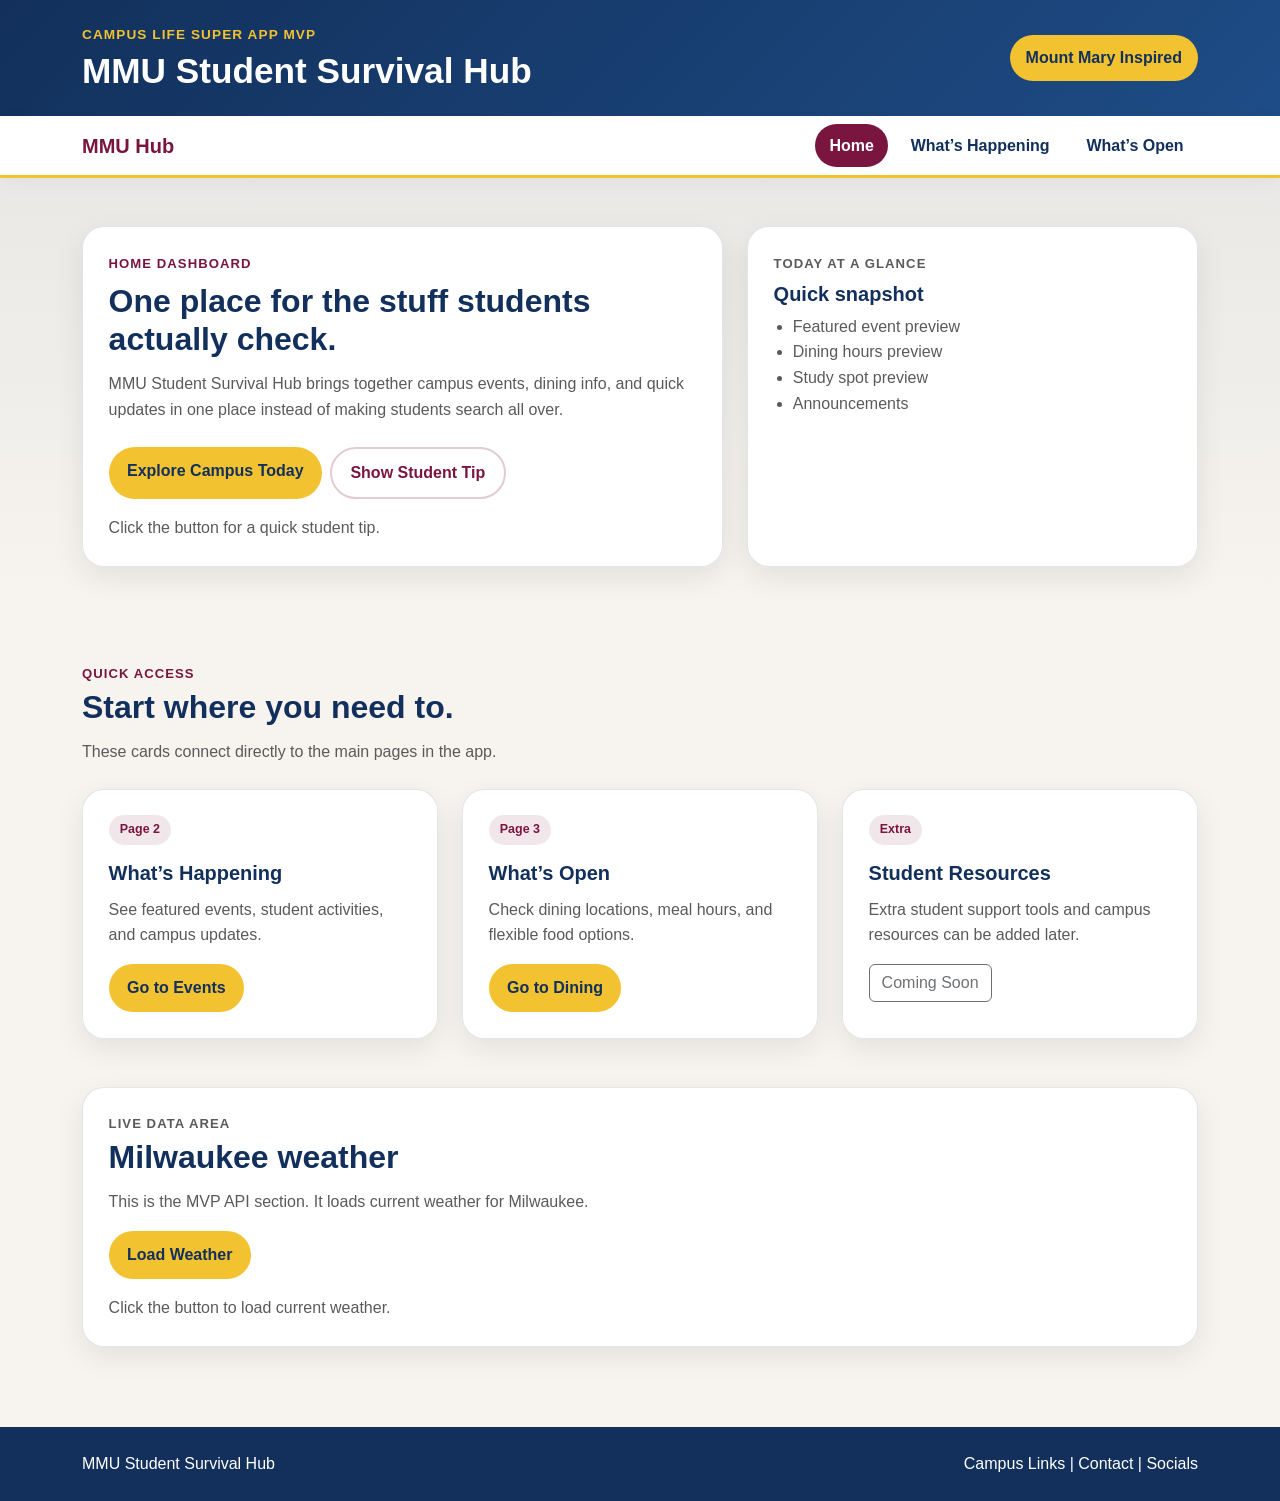
==== index.html @ f92539f6 "finished MVP structure styling and javascript features" ====
<!DOCTYPE html>
<html lang="en">
<head>
  <meta charset="UTF-8" />
  <meta name="viewport" content="width=device-width, initial-scale=1.0" />
  <title>MMU Student Survival Hub</title>

  <!-- Bootstrap CSS -->
  <link
    href="https://cdn.jsdelivr.net/npm/bootstrap@5.3.3/dist/css/bootstrap.min.css"
    rel="stylesheet"
  />

  <!-- Custom CSS -->
  <link rel="stylesheet" href="css/style.css" />
</head>
<body>
  <!-- Header -->
  <header class="site-header">
    <div class="container py-4 d-flex justify-content-between align-items-center flex-wrap gap-3">
      <div>
        <p class="site-tag mb-1">Campus Life Super App MVP</p>
        <h1 class="site-title mb-0">MMU Student Survival Hub</h1>
      </div>
      <div class="header-badge">Mount Mary Inspired</div>
    </div>
  </header>

  <!-- Main navigation -->
  <nav class="navbar navbar-expand-lg main-nav">
    <div class="container">
      <a class="navbar-brand nav-brand" href="index.html">MMU Hub</a>

      <button
        class="navbar-toggler custom-toggler"
        type="button"
        data-bs-toggle="collapse"
        data-bs-target="#mainNav"
        aria-controls="mainNav"
        aria-expanded="false"
        aria-label="Toggle navigation"
      >
        <span class="navbar-toggler-icon"></span>
      </button>

      <div class="collapse navbar-collapse justify-content-end" id="mainNav">
        <div class="navbar-nav">
          <a class="nav-link active" aria-current="page" href="index.html">Home</a>
          <a class="nav-link" href="events.html">What’s Happening</a>
          <a class="nav-link" href="dining.html">What’s Open</a>
        </div>
      </div>
    </div>
  </nav>

  <main>
    <!-- Welcome banner -->
    <section class="hero-section">
      <div class="container py-5">
        <div class="row g-4 align-items-stretch">
          <div class="col-lg-7">
            <div class="hero-copy">
              <p class="section-label mb-2">Home Dashboard</p>
              <h2 class="hero-heading">One place for the stuff students actually check.</h2>
              <p class="hero-text">
                MMU Student Survival Hub brings together campus events, dining info,
                and quick updates in one place instead of making students search all over.
              </p>

              <div class="d-flex flex-wrap gap-2 mt-4">
                <a href="events.html" class="btn btn-gold">Explore Campus Today</a>
                <button id="tip-btn" class="btn btn-outline-theme">Show Student Tip</button>
              </div>

              <p id="tip-text" class="tip-text mt-3 mb-0">
                Click the button for a quick student tip.
              </p>
            </div>
          </div>

          <div class="col-lg-5">
            <div class="info-panel h-100">
              <p class="section-label mb-2">Today at a Glance</p>
              <h3 class="panel-heading">Quick snapshot</h3>
              <ul class="mb-0">
                <li>Featured event preview</li>
                <li>Dining hours preview</li>
                <li>Study spot preview</li>
                <li>Announcements</li>
              </ul>
            </div>
          </div>
        </div>
      </div>
    </section>

    <!-- Quick access cards -->
    <section class="content-section">
      <div class="container py-5">
        <div class="section-header mb-4">
          <p class="section-label mb-1">Quick Access</p>
          <h2 class="section-heading">Start where you need to.</h2>
          <p class="section-subtext mb-0">
            These cards connect directly to the main pages in the app.
          </p>
        </div>

        <div class="row g-4">
          <div class="col-md-4">
            <article class="app-card h-100">
              <span class="card-chip">Page 2</span>
              <h3>What’s Happening</h3>
              <p>See featured events, student activities, and campus updates.</p>
              <a href="events.html" class="btn btn-gold">Go to Events</a>
            </article>
          </div>

          <div class="col-md-4">
            <article class="app-card h-100">
              <span class="card-chip">Page 3</span>
              <h3>What’s Open</h3>
              <p>Check dining locations, meal hours, and flexible food options.</p>
              <a href="dining.html" class="btn btn-gold">Go to Dining</a>
            </article>
          </div>

          <div class="col-md-4">
            <article class="app-card h-100">
              <span class="card-chip">Extra</span>
              <h3>Student Resources</h3>
              <p>Extra student support tools and campus resources can be added later.</p>
              <button class="btn btn-outline-dark" disabled>Coming Soon</button>
            </article>
          </div>
        </div>
      </div>
    </section>

    <!-- API weather area -->
    <section class="content-section pt-0">
      <div class="container pb-5">
        <div class="info-panel">
          <p class="section-label mb-1">Live Data Area</p>
          <h2 class="section-heading">Milwaukee weather</h2>
          <p class="section-subtext">
            This is the MVP API section. It loads current weather for Milwaukee.
          </p>

          <div class="d-flex flex-wrap gap-2 mb-3">
            <button id="load-weather-btn" class="btn btn-gold">Load Weather</button>
          </div>

          <div id="weather-output">
            <p class="mb-0">Click the button to load current weather.</p>
          </div>
        </div>
      </div>
    </section>
  </main>

  <!-- Footer -->
  <footer class="site-footer">
    <div class="container py-4 d-flex justify-content-between flex-wrap gap-2">
      <p class="mb-0">MMU Student Survival Hub</p>
      <p class="mb-0">Campus Links | Contact | Socials</p>
    </div>
  </footer>

  <!-- Bootstrap JS -->
  <script src="https://cdn.jsdelivr.net/npm/bootstrap@5.3.3/dist/js/bootstrap.bundle.min.js"></script>

  <!-- Custom JS -->
  <script src="js/script.js"></script>
</body>
</html>
---- css/style.css ----
:root {
  --navy: #12305b;
  --burgundy: #7a153f;
  --gold: #f2c230;
  --cream: #f7f4ef;
  --white: #ffffff;
  --text: #1f1f1f;
  --muted: #5a5a5a;
  --border: rgba(18, 48, 91, 0.12);
  --shadow: 0 10px 30px rgba(0, 0, 0, 0.08);
}

/* Base page styling */
body {
  margin: 0;
  font-family: Arial, Helvetica, sans-serif;
  background-color: var(--cream);
  color: var(--text);
  line-height: 1.6;
}

main {
  min-height: 70vh;
}

/* Header styling */
.site-header {
  background: linear-gradient(135deg, var(--navy) 0%, #1e4c86 100%);
  color: var(--white);
}

.site-tag {
  color: var(--gold);
  font-size: 0.85rem;
  font-weight: 700;
  letter-spacing: 0.08em;
  text-transform: uppercase;
}

.site-title {
  font-size: 2.2rem;
  font-weight: 700;
}

.header-badge {
  background-color: var(--gold);
  color: var(--navy);
  padding: 0.65rem 1rem;
  border-radius: 999px;
  font-weight: 700;
}

/* Navigation styling */
.main-nav {
  background-color: var(--white);
  border-bottom: 3px solid var(--gold);
  box-shadow: 0 4px 18px rgba(0, 0, 0, 0.04);
}

.nav-brand {
  color: var(--burgundy) !important;
  font-weight: 700;
}

.main-nav .nav-link {
  color: var(--navy) !important;
  font-weight: 600;
  margin-left: 0.5rem;
  padding: 0.55rem 0.9rem !important;
  border-radius: 999px;
  transition: 0.2s ease;
}

.main-nav .nav-link:hover,
.main-nav .nav-link.active {
  background-color: var(--burgundy);
  color: var(--white) !important;
}

.custom-toggler {
  border-color: rgba(18, 48, 91, 0.2);
}

/* Shared content areas */
.hero-section {
  background: linear-gradient(180deg, rgba(18, 48, 91, 0.06) 0%, rgba(255, 255, 255, 0) 100%);
}

.content-section {
  background-color: transparent;
}

.hero-copy,
.info-panel,
.app-card,
.featured-event {
  background-color: var(--white);
  border: 1px solid var(--border);
  border-radius: 22px;
  padding: 1.6rem;
  box-shadow: var(--shadow);
}

.section-label {
  color: var(--burgundy);
  font-size: 0.82rem;
  font-weight: 700;
  letter-spacing: 0.08em;
  text-transform: uppercase;
}

.hero-heading,
.section-heading {
  font-size: 2rem;
  font-weight: 700;
  margin-bottom: 0.8rem;
  color: var(--navy);
}

.panel-heading {
  font-size: 1.25rem;
  font-weight: 700;
  color: var(--navy);
}

.hero-text,
.section-subtext,
.app-card p,
.info-panel p,
.featured-event p,
li,
.tip-text {
  color: var(--muted);
}

.section-header {
  max-width: 700px;
}

.app-card h3 {
  font-size: 1.25rem;
  font-weight: 700;
  color: var(--navy);
  margin-bottom: 0.75rem;
}

.card-chip {
  display: inline-block;
  background-color: rgba(122, 21, 63, 0.1);
  color: var(--burgundy);
  font-size: 0.78rem;
  font-weight: 700;
  padding: 0.3rem 0.7rem;
  border-radius: 999px;
  margin-bottom: 1rem;
}

/* Button styles */
.btn-gold {
  background-color: var(--gold);
  color: var(--navy);
  font-weight: 700;
  border: none;
  border-radius: 999px;
  padding: 0.75rem 1.15rem;
}

.btn-gold:hover {
  background-color: var(--burgundy);
  color: var(--white);
}

.btn-outline-theme {
  background-color: transparent;
  color: var(--burgundy);
  font-weight: 700;
  border: 2px solid rgba(122, 21, 63, 0.22);
  border-radius: 999px;
  padding: 0.75rem 1.15rem;
}

.btn-outline-theme:hover {
  background-color: var(--burgundy);
  color: var(--white);
}

/* Form styling */
.form-select {
  border-radius: 14px;
  border: 1px solid rgba(18, 48, 91, 0.18);
  padding: 0.85rem 1rem;
}

/* Weather box */
#weather-output .weather-box {
  background-color: rgba(18, 48, 91, 0.04);
  border: 1px solid rgba(18, 48, 91, 0.08);
  border-radius: 16px;
  padding: 1rem;
}

/* Footer */
.site-footer {
  background-color: var(--navy);
  color: var(--white);
  margin-top: 2rem;
}

.site-footer p {
  color: var(--white);
}

ul {
  padding-left: 1.2rem;
}

/* Responsive layout */
@media (max-width: 991px) {
  .site-title {
    font-size: 1.9rem;
  }

  .hero-heading,
  .section-heading {
    font-size: 1.6rem;
  }

  .main-nav .nav-link {
    margin-left: 0;
    margin-top: 0.5rem;
    display: inline-block;
  }
}

@media (max-width: 576px) {
  .site-title {
    font-size: 1.65rem;
  }

  .hero-heading,
  .section-heading {
    font-size: 1.35rem;
  }

  .hero-copy,
  .info-panel,
  .app-card,
  .featured-event {
    padding: 1.2rem;
  }
}
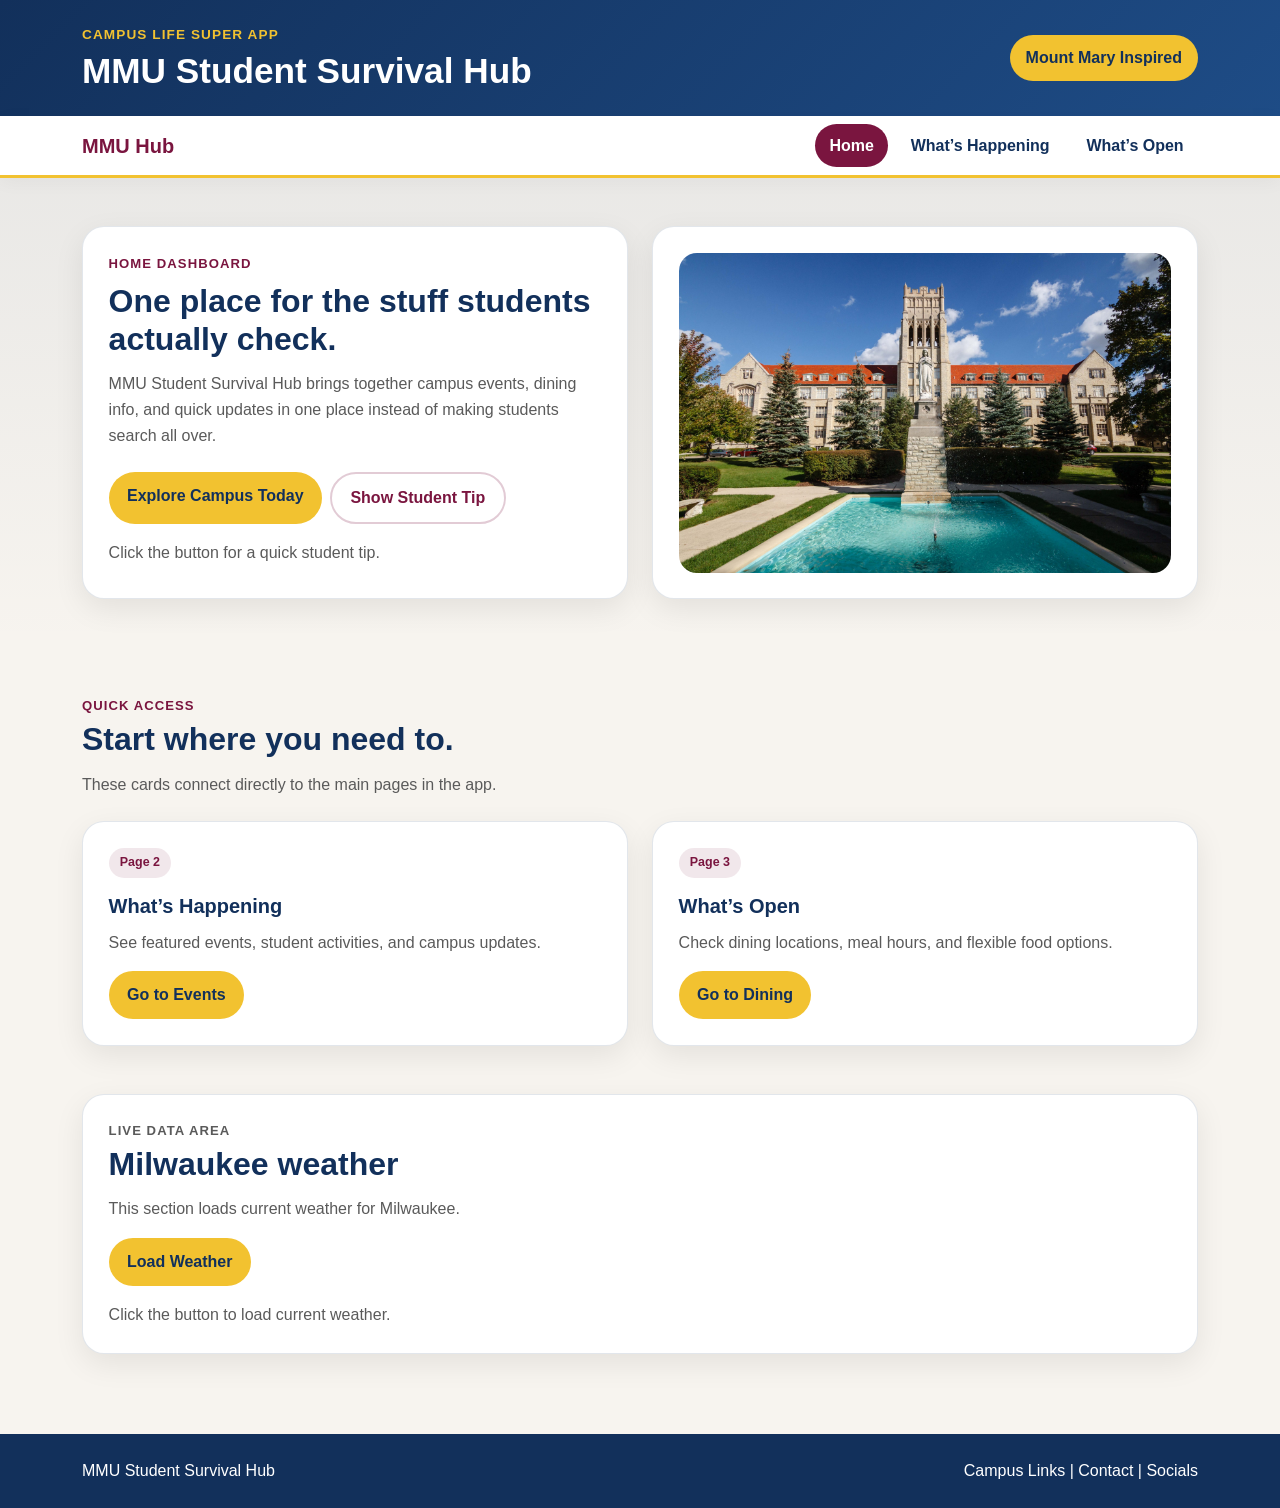
==== commit bb24a306: "finalized layout, images, and interactive updates" ====
--- a/index.html
+++ b/index.html
@@ -4,30 +4,30 @@
   <meta charset="UTF-8" />
   <meta name="viewport" content="width=device-width, initial-scale=1.0" />
   <title>MMU Student Survival Hub</title>
-
-  <!-- Bootstrap CSS -->
+  <meta
+    name="description"
+    content="A Mount Mary inspired campus life app for events, dining, and live updates."
+  />
   <link
     href="https://cdn.jsdelivr.net/npm/bootstrap@5.3.3/dist/css/bootstrap.min.css"
     rel="stylesheet"
   />
-
-  <!-- Custom CSS -->
   <link rel="stylesheet" href="css/style.css" />
 </head>
 <body>
-  <!-- Header -->
+  <a class="skip-link" href="#main-content">Skip to main content</a>
+
   <header class="site-header">
     <div class="container py-4 d-flex justify-content-between align-items-center flex-wrap gap-3">
       <div>
-        <p class="site-tag mb-1">Campus Life Super App MVP</p>
+        <p class="site-tag mb-1">Campus Life Super App</p>
         <h1 class="site-title mb-0">MMU Student Survival Hub</h1>
       </div>
       <div class="header-badge">Mount Mary Inspired</div>
     </div>
   </header>
 
-  <!-- Main navigation -->
-  <nav class="navbar navbar-expand-lg main-nav">
+  <nav class="navbar navbar-expand-lg main-nav" aria-label="Main navigation">
     <div class="container">
       <a class="navbar-brand nav-brand" href="index.html">MMU Hub</a>
 
@@ -53,13 +53,12 @@
     </div>
   </nav>
 
-  <main>
-    <!-- Welcome banner -->
+  <main id="main-content">
     <section class="hero-section">
       <div class="container py-5">
         <div class="row g-4 align-items-stretch">
-          <div class="col-lg-7">
-            <div class="hero-copy">
+          <div class="col-lg-6">
+            <div class="hero-copy h-100">
               <p class="section-label mb-2">Home Dashboard</p>
               <h2 class="hero-heading">One place for the stuff students actually check.</h2>
               <p class="hero-text">
@@ -69,7 +68,9 @@
 
               <div class="d-flex flex-wrap gap-2 mt-4">
                 <a href="events.html" class="btn btn-gold">Explore Campus Today</a>
-                <button id="tip-btn" class="btn btn-outline-theme">Show Student Tip</button>
+                <button id="tip-btn" class="btn btn-outline-theme" type="button">
+                  Show Student Tip
+                </button>
               </div>
 
               <p id="tip-text" class="tip-text mt-3 mb-0">
@@ -78,35 +79,31 @@
             </div>
           </div>
 
-          <div class="col-lg-5">
-            <div class="info-panel h-100">
-              <p class="section-label mb-2">Today at a Glance</p>
-              <h3 class="panel-heading">Quick snapshot</h3>
-              <ul class="mb-0">
-                <li>Featured event preview</li>
-                <li>Dining hours preview</li>
-                <li>Study spot preview</li>
-                <li>Announcements</li>
-              </ul>
+          <div class="col-lg-6">
+            <div class="hero-image-card h-100">
+              <img
+                src="images/mount-mary-campus.jpg"
+                alt="Mount Mary University campus building and grounds"
+                class="feature-image"
+              />
             </div>
           </div>
         </div>
       </div>
     </section>
 
-    <!-- Quick access cards -->
-    <section class="content-section">
+    <section class="content-section" aria-labelledby="quick-access-heading">
       <div class="container py-5">
         <div class="section-header mb-4">
           <p class="section-label mb-1">Quick Access</p>
-          <h2 class="section-heading">Start where you need to.</h2>
+          <h2 class="section-heading" id="quick-access-heading">Start where you need to.</h2>
           <p class="section-subtext mb-0">
             These cards connect directly to the main pages in the app.
           </p>
         </div>
 
         <div class="row g-4">
-          <div class="col-md-4">
+          <div class="col-md-6">
             <article class="app-card h-100">
               <span class="card-chip">Page 2</span>
               <h3>What’s Happening</h3>
@@ -115,7 +112,7 @@
             </article>
           </div>
 
-          <div class="col-md-4">
+          <div class="col-md-6">
             <article class="app-card h-100">
               <span class="card-chip">Page 3</span>
               <h3>What’s Open</h3>
@@ -123,34 +120,26 @@
               <a href="dining.html" class="btn btn-gold">Go to Dining</a>
             </article>
           </div>
-
-          <div class="col-md-4">
-            <article class="app-card h-100">
-              <span class="card-chip">Extra</span>
-              <h3>Student Resources</h3>
-              <p>Extra student support tools and campus resources can be added later.</p>
-              <button class="btn btn-outline-dark" disabled>Coming Soon</button>
-            </article>
-          </div>
         </div>
       </div>
     </section>
 
-    <!-- API weather area -->
-    <section class="content-section pt-0">
+    <section class="content-section pt-0" aria-labelledby="weather-heading">
       <div class="container pb-5">
         <div class="info-panel">
           <p class="section-label mb-1">Live Data Area</p>
-          <h2 class="section-heading">Milwaukee weather</h2>
+          <h2 class="section-heading" id="weather-heading">Milwaukee weather</h2>
           <p class="section-subtext">
-            This is the MVP API section. It loads current weather for Milwaukee.
+            This section loads current weather for Milwaukee.
           </p>
 
           <div class="d-flex flex-wrap gap-2 mb-3">
-            <button id="load-weather-btn" class="btn btn-gold">Load Weather</button>
+            <button id="load-weather-btn" class="btn btn-gold" type="button">
+              Load Weather
+            </button>
           </div>
 
-          <div id="weather-output">
+          <div id="weather-output" aria-live="polite">
             <p class="mb-0">Click the button to load current weather.</p>
           </div>
         </div>
@@ -158,7 +147,6 @@
     </section>
   </main>
 
-  <!-- Footer -->
   <footer class="site-footer">
     <div class="container py-4 d-flex justify-content-between flex-wrap gap-2">
       <p class="mb-0">MMU Student Survival Hub</p>
@@ -166,10 +154,7 @@
     </div>
   </footer>
 
-  <!-- Bootstrap JS -->
   <script src="https://cdn.jsdelivr.net/npm/bootstrap@5.3.3/dist/js/bootstrap.bundle.min.js"></script>
-
-  <!-- Custom JS -->
   <script src="js/script.js"></script>
 </body>
 </html>
--- a/css/style.css
+++ b/css/style.css
@@ -10,7 +10,6 @@
   --shadow: 0 10px 30px rgba(0, 0, 0, 0.08);
 }
 
-/* Base page styling */
 body {
   margin: 0;
   font-family: Arial, Helvetica, sans-serif;
@@ -23,7 +22,23 @@
   min-height: 70vh;
 }
 
-/* Header styling */
+.skip-link {
+  position: absolute;
+  left: -9999px;
+  top: auto;
+}
+
+.skip-link:focus {
+  left: 1rem;
+  top: 1rem;
+  z-index: 2000;
+  background-color: var(--gold);
+  color: var(--navy);
+  padding: 0.75rem 1rem;
+  border-radius: 10px;
+  font-weight: 700;
+}
+
 .site-header {
   background: linear-gradient(135deg, var(--navy) 0%, #1e4c86 100%);
   color: var(--white);
@@ -50,7 +65,6 @@
   font-weight: 700;
 }
 
-/* Navigation styling */
 .main-nav {
   background-color: var(--white);
   border-bottom: 3px solid var(--gold);
@@ -81,7 +95,6 @@
   border-color: rgba(18, 48, 91, 0.2);
 }
 
-/* Shared content areas */
 .hero-section {
   background: linear-gradient(180deg, rgba(18, 48, 91, 0.06) 0%, rgba(255, 255, 255, 0) 100%);
 }
@@ -93,7 +106,8 @@
 .hero-copy,
 .info-panel,
 .app-card,
-.featured-event {
+.featured-event,
+.hero-image-card {
   background-color: var(--white);
   border: 1px solid var(--border);
   border-radius: 22px;
@@ -155,7 +169,6 @@
   margin-bottom: 1rem;
 }
 
-/* Button styles */
 .btn-gold {
   background-color: var(--gold);
   color: var(--navy);
@@ -184,22 +197,29 @@
   color: var(--white);
 }
 
-/* Form styling */
 .form-select {
   border-radius: 14px;
   border: 1px solid rgba(18, 48, 91, 0.18);
   padding: 0.85rem 1rem;
 }
 
-/* Weather box */
-#weather-output .weather-box {
+.feature-image,
+.event-image {
+  width: 100%;
+  height: 320px;
+  object-fit: cover;
+  border-radius: 18px;
+  display: block;
+}
+
+#weather-output .weather-box,
+#quote-output .weather-box {
   background-color: rgba(18, 48, 91, 0.04);
   border: 1px solid rgba(18, 48, 91, 0.08);
   border-radius: 16px;
   padding: 1rem;
 }
 
-/* Footer */
 .site-footer {
   background-color: var(--navy);
   color: var(--white);
@@ -214,7 +234,13 @@
   padding-left: 1.2rem;
 }
 
-/* Responsive layout */
+a:focus-visible,
+button:focus-visible,
+select:focus-visible {
+  outline: 3px solid var(--gold);
+  outline-offset: 3px;
+}
+
 @media (max-width: 991px) {
   .site-title {
     font-size: 1.9rem;
@@ -245,7 +271,13 @@
   .hero-copy,
   .info-panel,
   .app-card,
-  .featured-event {
+  .featured-event,
+  .hero-image-card {
     padding: 1.2rem;
   }
+
+  .feature-image,
+  .event-image {
+    height: 220px;
+  }
 }
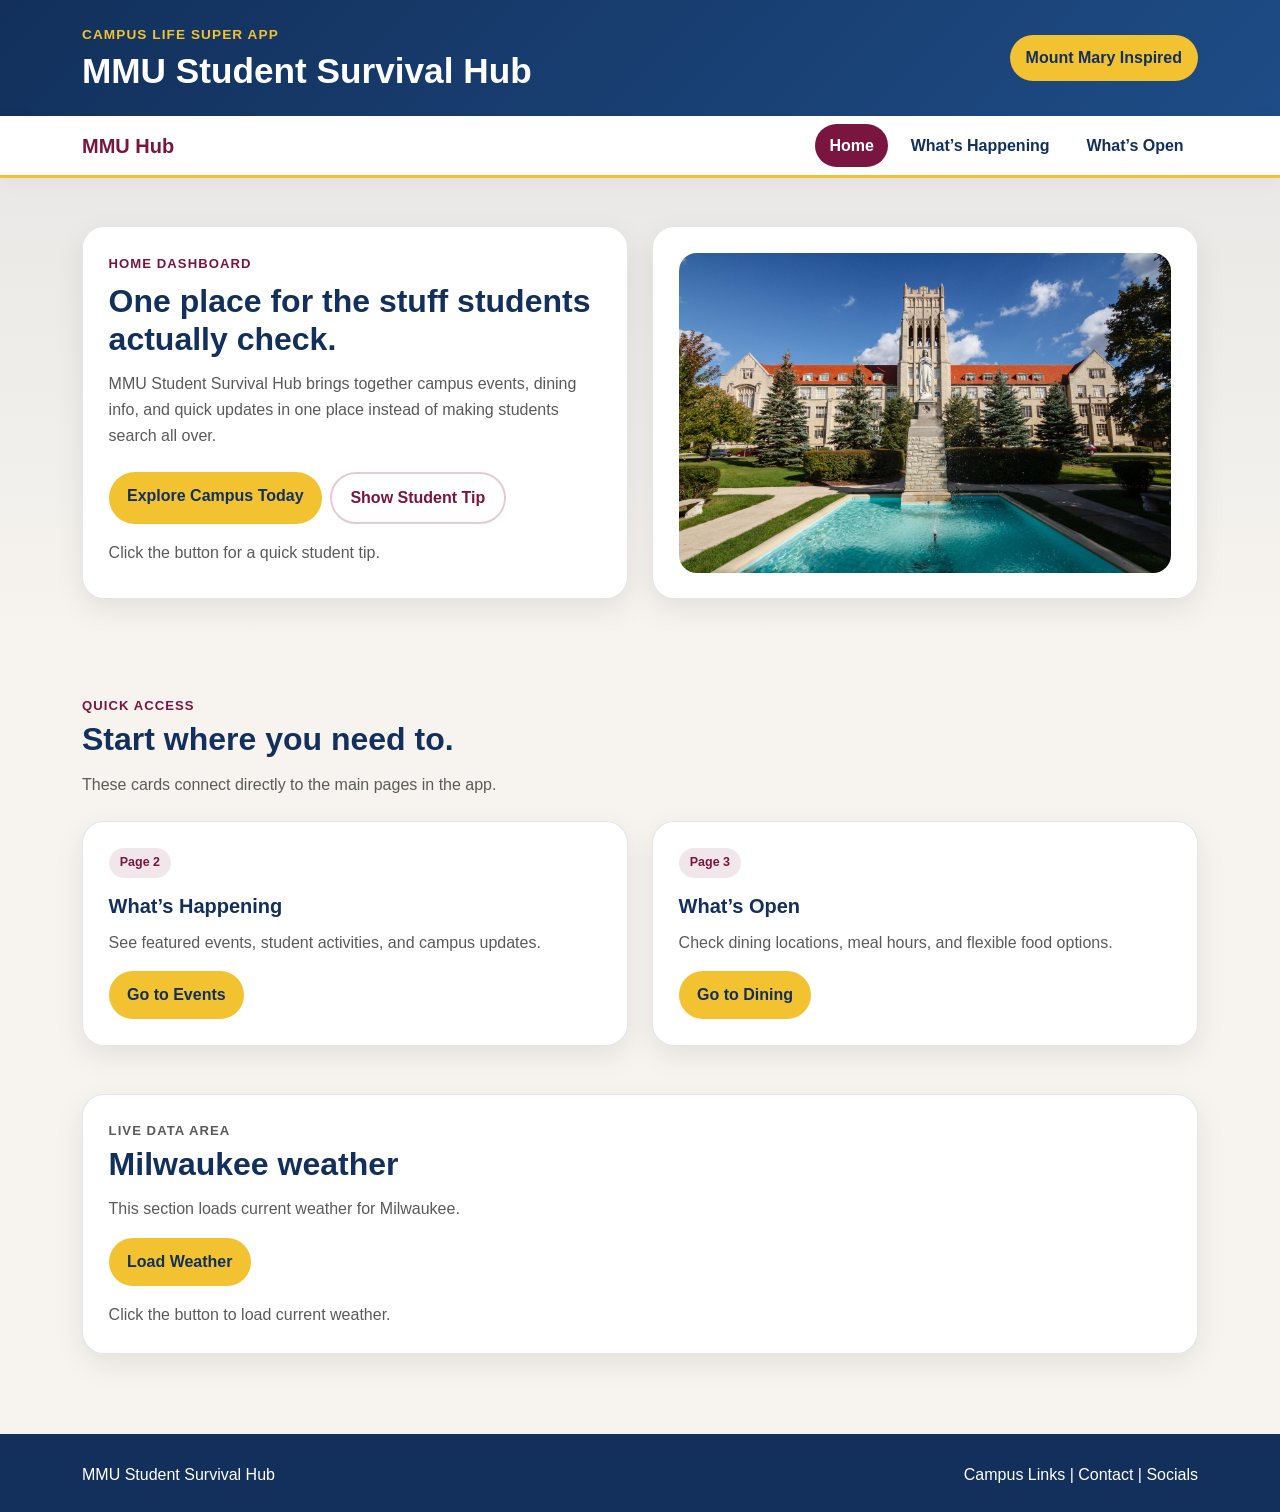
==== commit 4b5a4a61: "final project updates and documentation improvements" ====
--- a/index.html
+++ b/index.html
@@ -8,15 +8,21 @@
     name="description"
     content="A Mount Mary inspired campus life app for events, dining, and live updates."
   />
+
+  <!-- Bootstrap CSS for responsive layout and components -->
   <link
     href="https://cdn.jsdelivr.net/npm/bootstrap@5.3.3/dist/css/bootstrap.min.css"
     rel="stylesheet"
   />
+
+  <!-- Custom project stylesheet -->
   <link rel="stylesheet" href="css/style.css" />
 </head>
 <body>
+  <!-- Skip link helps keyboard and screen reader users jump to the main content -->
   <a class="skip-link" href="#main-content">Skip to main content</a>
 
+  <!-- Site header -->
   <header class="site-header">
     <div class="container py-4 d-flex justify-content-between align-items-center flex-wrap gap-3">
       <div>
@@ -27,6 +33,7 @@
     </div>
   </header>
 
+  <!-- Shared main navigation -->
   <nav class="navbar navbar-expand-lg main-nav" aria-label="Main navigation">
     <div class="container">
       <a class="navbar-brand nav-brand" href="index.html">MMU Hub</a>
@@ -54,11 +61,12 @@
   </nav>
 
   <main id="main-content">
+    <!-- Hero section with app overview and interactive student tip button -->
     <section class="hero-section">
       <div class="container py-5">
         <div class="row g-4 align-items-stretch">
           <div class="col-lg-6">
-            <div class="hero-copy h-100">
+            <section class="hero-copy h-100">
               <p class="section-label mb-2">Home Dashboard</p>
               <h2 class="hero-heading">One place for the stuff students actually check.</h2>
               <p class="hero-text">
@@ -73,10 +81,10 @@
                 </button>
               </div>
 
-              <p id="tip-text" class="tip-text mt-3 mb-0">
+              <p id="tip-text" class="tip-text mt-3 mb-0" aria-live="polite">
                 Click the button for a quick student tip.
               </p>
-            </div>
+            </section>
           </div>
 
           <div class="col-lg-6">
@@ -92,6 +100,7 @@
       </div>
     </section>
 
+    <!-- Quick access cards to the other pages -->
     <section class="content-section" aria-labelledby="quick-access-heading">
       <div class="container py-5">
         <div class="section-header mb-4">
@@ -124,6 +133,7 @@
       </div>
     </section>
 
+    <!-- Live API section for current Milwaukee weather -->
     <section class="content-section pt-0" aria-labelledby="weather-heading">
       <div class="container pb-5">
         <div class="info-panel">
@@ -147,6 +157,7 @@
     </section>
   </main>
 
+  <!-- Shared footer -->
   <footer class="site-footer">
     <div class="container py-4 d-flex justify-content-between flex-wrap gap-2">
       <p class="mb-0">MMU Student Survival Hub</p>
@@ -154,7 +165,10 @@
     </div>
   </footer>
 
+  <!-- Bootstrap bundle includes JavaScript needed for navbar collapse -->
   <script src="https://cdn.jsdelivr.net/npm/bootstrap@5.3.3/dist/js/bootstrap.bundle.min.js"></script>
+
+  <!-- Custom JavaScript -->
   <script src="js/script.js"></script>
 </body>
 </html>
--- a/css/style.css
+++ b/css/style.css
@@ -1,4 +1,12 @@
+/* =========================================================
+   MMU Student Survival Hub
+   Main project stylesheet
+   This file handles colors, layout, shared cards, buttons,
+   accessibility focus states, and responsive adjustments.
+   ========================================================= */
+
 :root {
+  /* Brand color palette */
   --navy: #12305b;
   --burgundy: #7a153f;
   --gold: #f2c230;
@@ -10,6 +18,7 @@
   --shadow: 0 10px 30px rgba(0, 0, 0, 0.08);
 }
 
+/* Base page styling */
 body {
   margin: 0;
   font-family: Arial, Helvetica, sans-serif;
@@ -18,14 +27,17 @@
   line-height: 1.6;
 }
 
+/* Makes sure shorter pages still fill most of the viewport */
 main {
   min-height: 70vh;
 }
 
+/* Skip link is hidden until focused for keyboard accessibility */
 .skip-link {
   position: absolute;
   left: -9999px;
   top: auto;
+  text-decoration: none;
 }
 
 .skip-link:focus {
@@ -39,6 +51,7 @@
   font-weight: 700;
 }
 
+/* Header styling */
 .site-header {
   background: linear-gradient(135deg, var(--navy) 0%, #1e4c86 100%);
   color: var(--white);
@@ -65,6 +78,7 @@
   font-weight: 700;
 }
 
+/* Navigation styling */
 .main-nav {
   background-color: var(--white);
   border-bottom: 3px solid var(--gold);
@@ -95,6 +109,7 @@
   border-color: rgba(18, 48, 91, 0.2);
 }
 
+/* Main content sections */
 .hero-section {
   background: linear-gradient(180deg, rgba(18, 48, 91, 0.06) 0%, rgba(255, 255, 255, 0) 100%);
 }
@@ -103,6 +118,7 @@
   background-color: transparent;
 }
 
+/* Shared card and panel styling used across pages */
 .hero-copy,
 .info-panel,
 .app-card,
@@ -115,6 +131,7 @@
   box-shadow: var(--shadow);
 }
 
+/* Section labels and headings */
 .section-label {
   color: var(--burgundy);
   font-size: 0.82rem;
@@ -137,6 +154,7 @@
   color: var(--navy);
 }
 
+/* Paragraph and helper text styling */
 .hero-text,
 .section-subtext,
 .app-card p,
@@ -158,6 +176,7 @@
   margin-bottom: 0.75rem;
 }
 
+/* Small badge label used on cards */
 .card-chip {
   display: inline-block;
   background-color: rgba(122, 21, 63, 0.1);
@@ -169,6 +188,7 @@
   margin-bottom: 1rem;
 }
 
+/* Main gold call-to-action button */
 .btn-gold {
   background-color: var(--gold);
   color: var(--navy);
@@ -183,6 +203,7 @@
   color: var(--white);
 }
 
+/* Outline button used for secondary actions */
 .btn-outline-theme {
   background-color: transparent;
   color: var(--burgundy);
@@ -197,12 +218,15 @@
   color: var(--white);
 }
 
+/* Form select styling */
 .form-select {
   border-radius: 14px;
   border: 1px solid rgba(18, 48, 91, 0.18);
   padding: 0.85rem 1rem;
-}
-
+  background-color: var(--white);
+}
+
+/* Shared image sizing */
 .feature-image,
 .event-image {
   width: 100%;
@@ -212,6 +236,7 @@
   display: block;
 }
 
+/* Output boxes for weather and other text areas */
 #weather-output .weather-box,
 #quote-output .weather-box {
   background-color: rgba(18, 48, 91, 0.04);
@@ -220,20 +245,24 @@
   padding: 1rem;
 }
 
+/* Footer styling */
 .site-footer {
   background-color: var(--navy);
   color: var(--white);
   margin-top: 2rem;
+  padding-top: 0.25rem;
 }
 
 .site-footer p {
   color: var(--white);
 }
 
+/* List spacing */
 ul {
   padding-left: 1.2rem;
 }
 
+/* Keyboard focus styling for accessibility */
 a:focus-visible,
 button:focus-visible,
 select:focus-visible {
@@ -241,6 +270,7 @@
   outline-offset: 3px;
 }
 
+/* Tablet and medium screen adjustments */
 @media (max-width: 991px) {
   .site-title {
     font-size: 1.9rem;
@@ -258,6 +288,7 @@
   }
 }
 
+/* Mobile screen adjustments */
 @media (max-width: 576px) {
   .site-title {
     font-size: 1.65rem;
